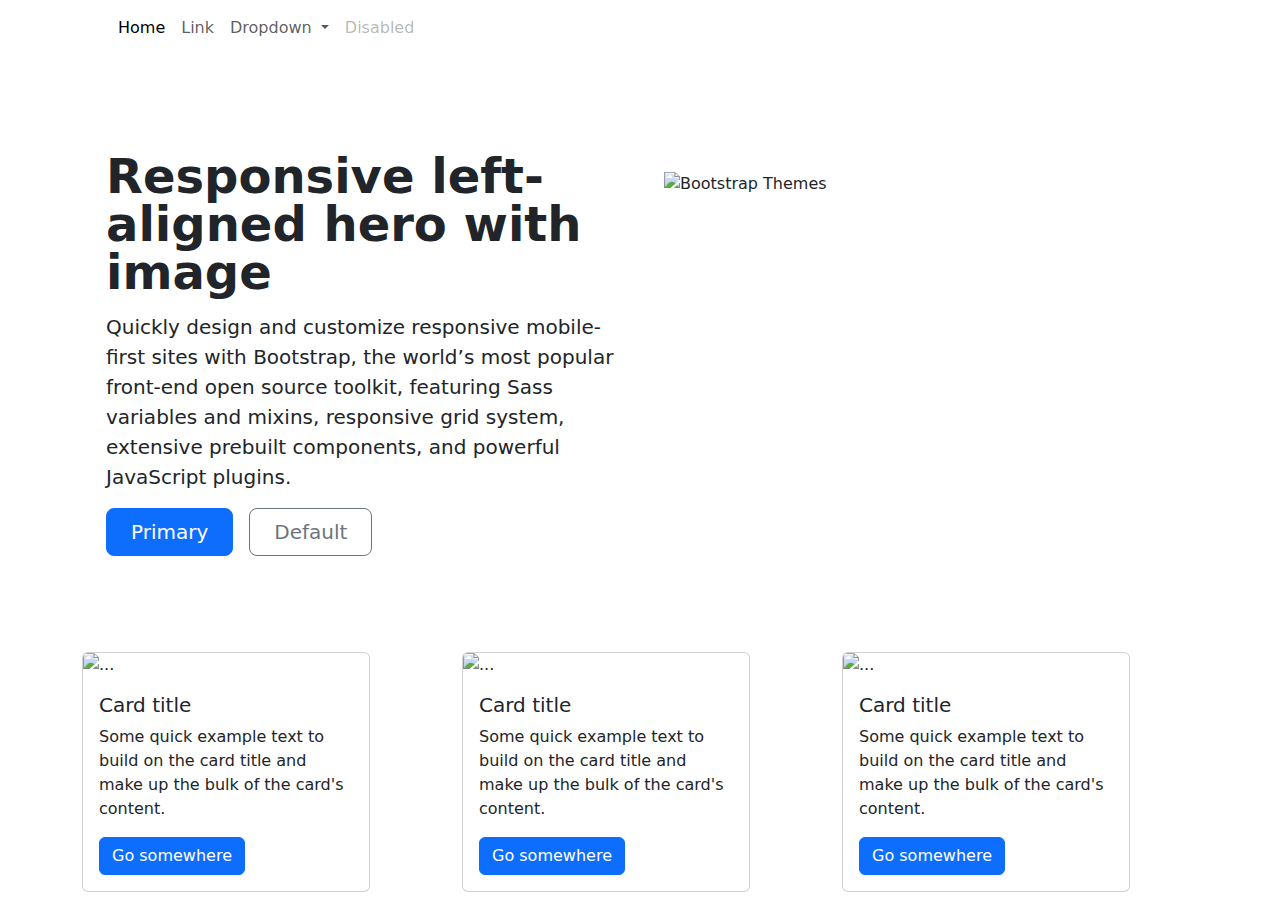
==== начало/index.html @ 84277370 "Add files via upload" ====
<!DOCTYPE html>
<html lang="ru">
<head>
    <meta charset="UTF-8">
    <meta name="viewport" content="width=device-width, initial-scale=1.0">
    <title>Document</title>
    <link href="https://cdn.jsdelivr.net/npm/bootstrap@5.3.3/dist/css/bootstrap.min.css" rel="stylesheet" integrity="sha384-QWTKZyjpPEjISv5WaRU9OFeRpok6YctnYmDr5pNlyT2bRjXh0JMhjY6hW+ALEwIH" crossorigin="anonymous">
    <script src="https://cdn.jsdelivr.net/npm/bootstrap@5.3.3/dist/js/bootstrap.bundle.min.js" integrity="sha384-YvpcrYf0tY3lHB60NNkmXc5s9fDVZLESaAA55NDzOxhy9GkcIdslK1eN7N6jIeHz" crossorigin="anonymous"></script>
<link rel="stylesheet" href="index.css">
</head>
<body>
  <div class="container-xl">
    <nav class="navbar navbar-expand-lg navbar-light">
      <div class="container-fluid">
        <a class="navbar-brand" href="#"><img src="" alt=""></a>
        <button class="navbar-toggler" type="button" data-bs-toggle="collapse" data-bs-target="#navbarSupportedContent" aria-controls="navbarSupportedContent" aria-expanded="false" aria-label="Toggle navigation">
          <span class="navbar-toggler-icon"></span>
        </button>
        <div class="collapse navbar-collapse" id="navbarSupportedContent">
          <ul class="navbar-nav me-auto mb-2 mb-lg-0">
            <li class="nav-item">
              <a class="nav-link active" aria-current="page" href="#">Home</a>
            </li>
            <li class="nav-item">
              <a class="nav-link" href="#">Link</a>
            </li>
            <li class="nav-item dropdown">
              <a class="nav-link dropdown-toggle" href="#" id="navbarDropdown" role="button" data-bs-toggle="dropdown" aria-expanded="false">
                Dropdown
              </a>
              <ul class="dropdown-menu" aria-labelledby="navbarDropdown">
                <li><a class="dropdown-item" href="#">Action</a></li>
                <li><a class="dropdown-item" href="#">Another action</a></li>
                <li><hr class="dropdown-divider"></li>
                <li><a class="dropdown-item" href="#">Something else here</a></li>
              </ul>
            </li>
            <li class="nav-item">
              <a class="nav-link disabled" href="#" tabindex="-1" aria-disabled="true">Disabled</a>
            </li>
          </ul>
          <div class="d-flex">
            <button class="navbar-toggler" type="button" >
              <span class="navbar-toggler-icon"></span>
            </button>
          </div>
        </div>
      </div>
    </nav>
    <div class="container col-xxl-8 px-4 py-5">
      <div class="row flex-lg-row-reverse align-items-center g-5 py-5">
        <div class="col-10 col-sm-8 col-lg-6">
          <img src="bootstrap-themes.png" class="d-block mx-lg-auto img-fluid" alt="Bootstrap Themes" width="700" height="500" loading="lazy">
        </div>
        <div class="col-lg-6">
          <h1 class="display-5 fw-bold lh-1 mb-3">Responsive left-aligned hero with image</h1>
          <p class="lead">Quickly design and customize responsive mobile-first sites with Bootstrap, the world’s most popular front-end open source toolkit, featuring Sass variables and mixins, responsive grid system, extensive prebuilt components, and powerful JavaScript plugins.</p>
          <div class="d-grid gap-2 d-md-flex justify-content-md-start">
            <button type="button" class="btn btn-primary btn-lg px-4 me-md-2">Primary</button>
            <button type="button" class="btn btn-outline-secondary btn-lg px-4">Default</button>
          </div>
        </div>
      </div>
    </div>

    <div class="row">
      <div class="col-6 col-md-4">
        <div class="card" style="width: 18rem;">
          <img src="..." class="card-img-top" alt="...">
          <div class="card-body">
            <h5 class="card-title">Card title</h5>
            <p class="card-text">Some quick example text to build on the card title and make up the bulk of the card's content.</p>
            <a href="#" class="btn btn-primary">Go somewhere</a>
          </div>
        </div>
      </div>
      <div class="col-6 col-md-4">
        <div class="card" style="width: 18rem;">
        <img src="..." class="card-img-top" alt="...">
        <div class="card-body">
          <h5 class="card-title">Card title</h5>
          <p class="card-text">Some quick example text to build on the card title and make up the bulk of the card's content.</p>
          <a href="#" class="btn btn-primary">Go somewhere</a>
        </div>
      </div>
    </div>
      <div class="col-6 col-md-4">
        <div class="card" style="width: 18rem;">
        <img src="..." class="card-img-top" alt="...">
        <div class="card-body">
          <h5 class="card-title">Card title</h5>
          <p class="card-text">Some quick example text to build on the card title and make up the bulk of the card's content.</p>
          <a href="#" class="btn btn-primary">Go somewhere</a>
        </div>
      </div>
    </div>
    </div>
  </div>
</body>
</html>
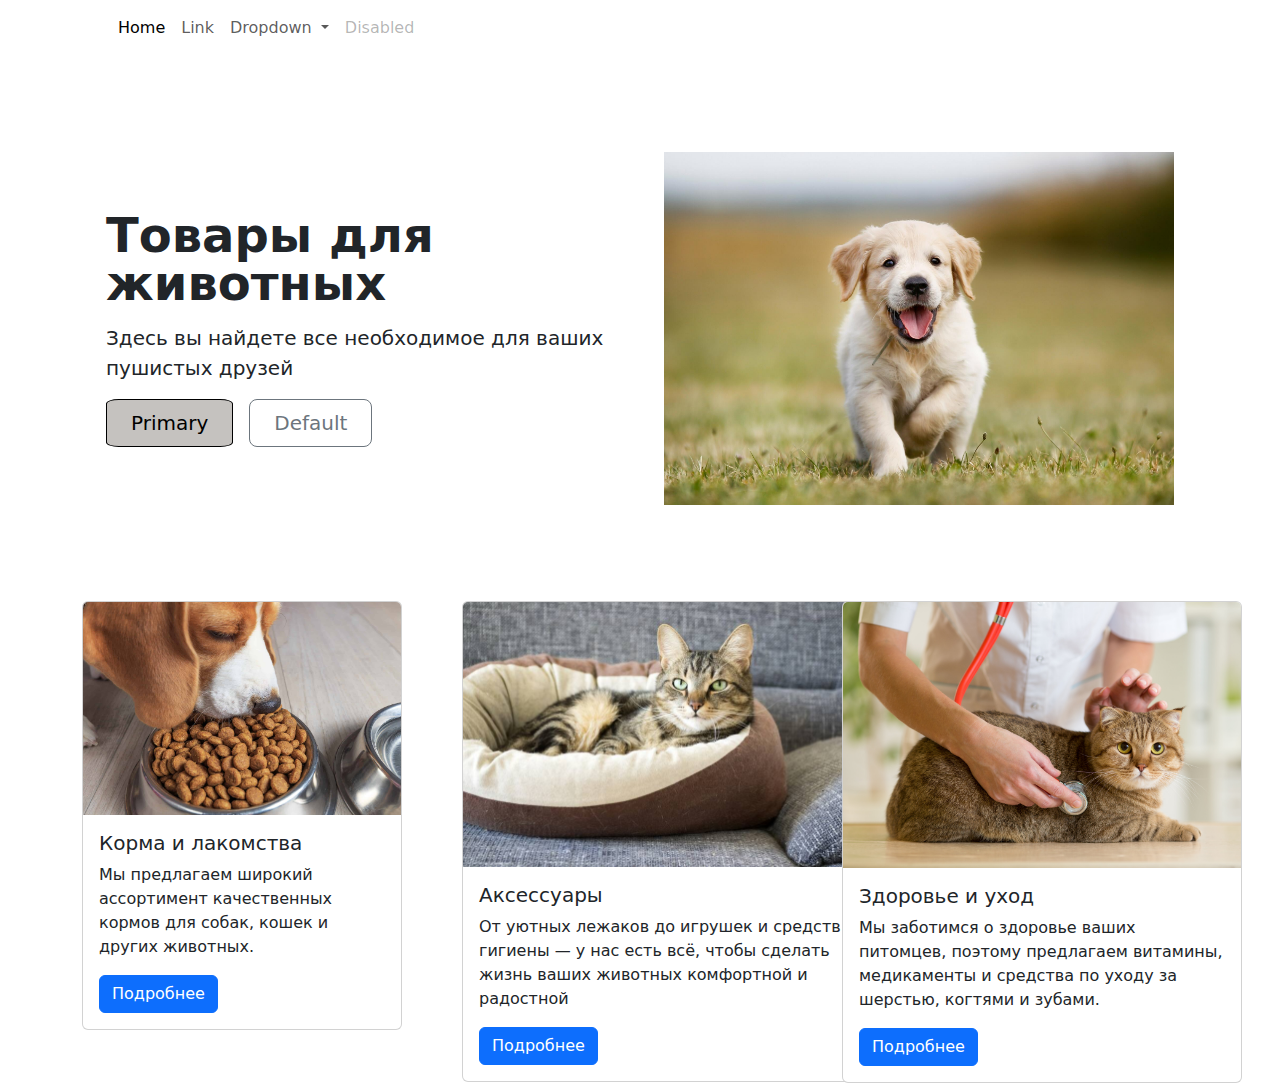
==== commit 1b5d63fe: "Add files via upload" ====
--- a/начало/index.html
+++ b/начало/index.html
@@ -6,7 +6,7 @@
     <title>Document</title>
     <link href="https://cdn.jsdelivr.net/npm/bootstrap@5.3.3/dist/css/bootstrap.min.css" rel="stylesheet" integrity="sha384-QWTKZyjpPEjISv5WaRU9OFeRpok6YctnYmDr5pNlyT2bRjXh0JMhjY6hW+ALEwIH" crossorigin="anonymous">
     <script src="https://cdn.jsdelivr.net/npm/bootstrap@5.3.3/dist/js/bootstrap.bundle.min.js" integrity="sha384-YvpcrYf0tY3lHB60NNkmXc5s9fDVZLESaAA55NDzOxhy9GkcIdslK1eN7N6jIeHz" crossorigin="anonymous"></script>
-<link rel="stylesheet" href="index.css">
+<link rel="stylesheet" href="assets/css/index.css">
 </head>
 <body>
   <div class="container-xl">
@@ -50,13 +50,13 @@
     <div class="container col-xxl-8 px-4 py-5">
       <div class="row flex-lg-row-reverse align-items-center g-5 py-5">
         <div class="col-10 col-sm-8 col-lg-6">
-          <img src="bootstrap-themes.png" class="d-block mx-lg-auto img-fluid" alt="Bootstrap Themes" width="700" height="500" loading="lazy">
+          <img src="assets/img/собака1.jpg" class="d-block mx-lg-auto img-fluid" alt="Bootstrap Themes" width="700" height="500" loading="lazy">
         </div>
         <div class="col-lg-6">
-          <h1 class="display-5 fw-bold lh-1 mb-3">Responsive left-aligned hero with image</h1>
-          <p class="lead">Quickly design and customize responsive mobile-first sites with Bootstrap, the world’s most popular front-end open source toolkit, featuring Sass variables and mixins, responsive grid system, extensive prebuilt components, and powerful JavaScript plugins.</p>
+          <h1 class="display-5 fw-bold lh-1 mb-3">Товары для животных</h1>
+          <p class="lead">Здесь вы найдете все необходимое для ваших пушистых друзей</p>
           <div class="d-grid gap-2 d-md-flex justify-content-md-start">
-            <button type="button" class="btn btn-primary btn-lg px-4 me-md-2">Primary</button>
+            <button type="button" data-bs-toggle="modal" data-bs-target="#exampleModal" class="btn  btn-t btn-lg px-4 me-md-2">Primary</button>
             <button type="button" class="btn btn-outline-secondary btn-lg px-4">Default</button>
           </div>
         </div>
@@ -65,36 +65,59 @@
 
     <div class="row">
       <div class="col-6 col-md-4">
-        <div class="card" style="width: 18rem;">
-          <img src="..." class="card-img-top" alt="...">
+        <div class="card style=width: 25rem" >
+          <img src="assets/img/собака2.jpg" class="card-img-top" alt="...">
           <div class="card-body">
-            <h5 class="card-title">Card title</h5>
-            <p class="card-text">Some quick example text to build on the card title and make up the bulk of the card's content.</p>
-            <a href="#" class="btn btn-primary">Go somewhere</a>
+            <h5 class="card-title">Корма и лакомства</h5>
+            <p class="card-text">Мы предлагаем широкий ассортимент качественных кормов для собак, кошек и других животных. </p>
+            <a href="#" class="btn btn-primary">Подробнее</a>
           </div>
         </div>
       </div>
       <div class="col-6 col-md-4">
-        <div class="card" style="width: 18rem;">
-        <img src="..." class="card-img-top" alt="...">
+        <div class="card" style="width: 25rem;">
+        <img src="assets/img/кот1.jfif" class="card-img-top" alt="...">
         <div class="card-body">
-          <h5 class="card-title">Card title</h5>
-          <p class="card-text">Some quick example text to build on the card title and make up the bulk of the card's content.</p>
-          <a href="#" class="btn btn-primary">Go somewhere</a>
+          <h5 class="card-title">Аксессуары</h5>
+          <p class="card-text">От уютных лежаков до игрушек и средств гигиены — у нас есть всё, чтобы сделать жизнь ваших животных комфортной и радостной</p>
+          <a href="#" class="btn btn-primary">Подробнее</a>
         </div>
       </div>
     </div>
       <div class="col-6 col-md-4">
-        <div class="card" style="width: 18rem;">
-        <img src="..." class="card-img-top" alt="...">
+        <div class="card" style="width: 25rem;">
+        <img src="assets/img/кот2.jpg" class="card-img-top" alt="...">
         <div class="card-body">
-          <h5 class="card-title">Card title</h5>
-          <p class="card-text">Some quick example text to build on the card title and make up the bulk of the card's content.</p>
-          <a href="#" class="btn btn-primary">Go somewhere</a>
+          <h5 class="card-title">Здоровье и уход</h5>
+          <p class="card-text">Мы заботимся о здоровье ваших питомцев, поэтому предлагаем витамины, медикаменты и средства по уходу за шерстью, когтями и зубами.</p>
+          <a href="#" class="btn btn-primary">Подробнее</a>
         </div>
       </div>
     </div>
     </div>
   </div>
+
+
+
+
+
+
+  <div class="modal fade" id="exampleModal" tabindex="-1" aria-labelledby="exampleModalLabel" aria-hidden="true">
+    <div class="modal-dialog modal1 modal-dialog-centered">
+      <div class="modal-content">
+        <div class="modal-header">
+          <h5 class="modal-title" id="exampleModalLabel">Котики прекрасны</h5>
+          <button type="button" class="btn-close" data-bs-dismiss="modal" aria-label="Close"></button>
+        </div>
+        <div class="modal-body">
+          <iframe src="https://vk.com/video_ext.php?oid=-221743780&id=456242788&hd=2&autoplay=1" width="325" height="646" allow="autoplay; encrypted-media; fullscreen; picture-in-picture; screen-wake-lock;" frameborder="0" allowfullscreen></iframe>
+        </div>
+        <div class="modal-footer">
+          <button type="button" class="btn btn-secondary" data-bs-dismiss="modal">Закрыть</button>
+         
+        </div>
+      </div>
+    </div>
+  </div>
 </body>
 </html>--- a/начало/assets/css/index.css
+++ b/начало/assets/css/index.css
@@ -0,0 +1,18 @@
+.card{
+    width:90% ;
+}
+.btn-t{
+    background-color:rgb(197, 194, 191) ;
+    border: 1px solid rgb(0, 0, 0);
+    border-radius:10% ;
+    color: black;
+}
+.btn-t:hover{
+    background-color:rgb(127, 123, 117) ;
+    border: 1px solid rgb(0, 0, 0);
+    border-radius:10% ;
+    color: black;
+}
+.modal1{
+    width: 370px;
+}